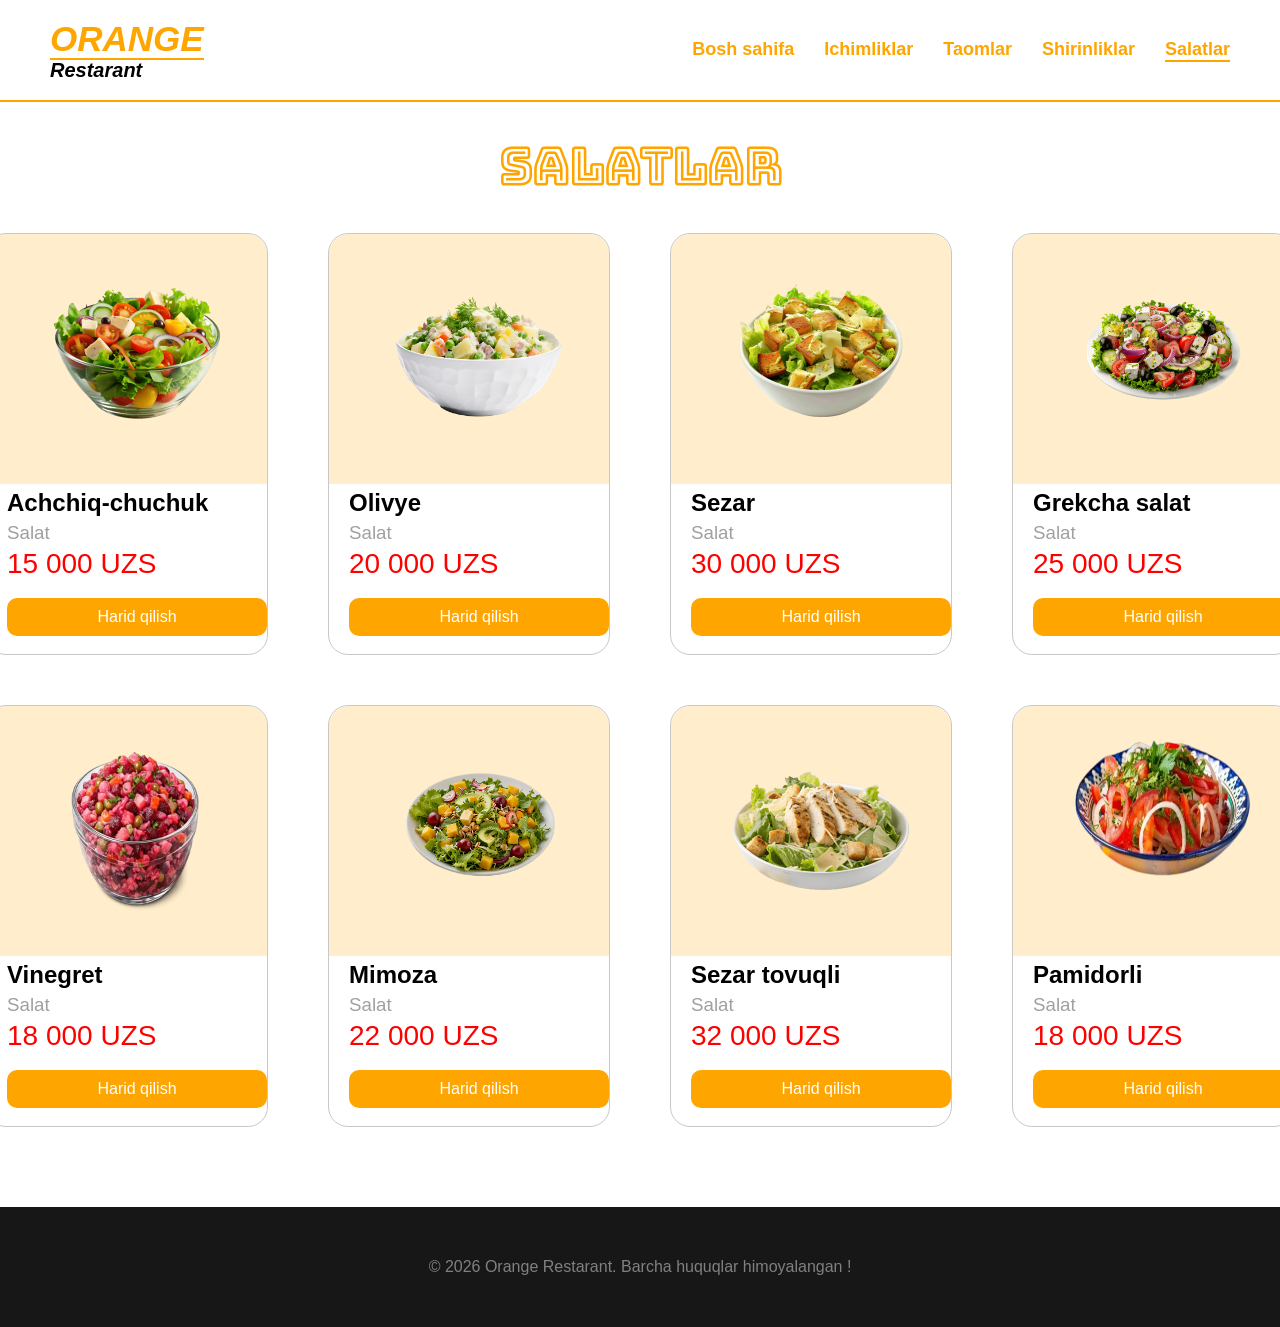
==== index__salatlar.html @ 5bba63b9 "hab" ====
<!DOCTYPE html>
<html lang="en">

<head>
    <meta charset="UTF-8">
    <meta name="viewport" content="width=device-width, initial-scale=1.0">
    <title>Salatlar</title>
    <link rel="stylesheet" href="style_salatlar.css">
    <link rel="preconnect" href="https://fonts.googleapis.com">
    <link rel="preconnect" href="https://fonts.gstatic.com" crossorigin>
    <link href="https://fonts.googleapis.com/css2?family=Bungee+Outline&display=swap" rel="stylesheet">
</head>

<body>
    <header>
        <h2><span><i>ORANGE</i></span><br><i>Restarant</i></h2>
        <div class="header">
            <a href="index.html">Bosh sahifa</a>
            <a href="index_ichimliklar.html">Ichimliklar</a>
            <a href="index_taomlar.html">Taomlar</a>
            <a href="index_shirinliklar.html">Shirinliklar</a>
            <a href="index__salatlar.html" class="bosh">Salatlar</a>
        </div>
    </header>
    <main>
        <h1 class="h111">
            Salatlar</h1>
        <div class="box">
            <div class="boxes">
                <div class="boxeses">
                    <img src="img/salatachchiqchuchuk.png" alt="cola">
                </div>
                <h2>Achchiq-chuchuk</h2>
                <h3>Salat</h3>
                <h1>15 000 UZS</h1>
                <div class="qabul">
                    Harid qilish
                </div>
            </div>
            <div class="boxes">
                <div class="boxeses">
                    <img src="img/salatOlivye.png" alt="fanta">
                </div>
                <h2>Olivye</h2>
                <h3>Salat</h3>
                <h1>20 000 UZS</h1>
                <div class="qabul">
                    Harid qilish
                </div>
            </div>
            <div class="boxes">
                <div class="boxeses">
                    <img src="img/salatSezar.png" alt="sprite">
                </div>
                <h2>Sezar</h2>
                <h3>Salat</h3>
                <h1>30 000 UZS</h1>
                <div class="qabul">
                    Harid qilish
                </div>
            </div>
            <div class="boxes">
                <div class="boxeses">
                    <img src="img/salatGrekchasalat.png" alt="suv">
                </div>
                <h2>Grekcha salat</h2>
                <h3>Salat</h3>
                <h1>25 000 UZS</h1>
                <div class="qabul">
                    Harid qilish
                </div>
            </div>
        </div>
        <div class="box" style="margin-top: 50px;">
            <div class="boxes">
                <div class="boxeses">
                    <img src="img/salatVinegret.webp" alt="suv">
                </div>
                <h2>Vinegret</h2>
                <h3>Salat</h3>
                <h1>18 000 UZS</h1>
                <div class="qabul">
                    Harid qilish
                </div>
            </div>
            <div class="boxes">
                <div class="boxeses">
                    <img src="img/salatMimoza.png" alt="suv">
                </div>
                <h2>Mimoza</h2>
                <h3>Salat</h3>
                <h1>22 000 UZS</h1>
                <div class="qabul">
                    Harid qilish
                </div>
            </div>
            <div class="boxes">
                <div class="boxeses">
                    <img src="img/salatSezartovuqli.png" alt="suv">
                </div>
                <h2>Sezar tovuqli</h2>
                <h3>Salat</h3>
                <h1>32 000 UZS</h1>
                <div class="qabul">
                    Harid qilish
                </div>
            </div>
            <div class="boxes">
                <div class="boxeses">
                    <img src="img/salatAchchiq.webp" alt="suv">
                </div>
                <h2>Pamidorli</h2>
                <h3>Salat</h3>
                <h1>18 000 UZS</h1>
                <div class="qabul">
                    Harid qilish
                </div>
            </div>
        </div>
    </main>
    <footer>
        © 2026 Orange Restarant. Barcha huquqlar himoyalangan !
    </footer>
</body>

</html>
---- style_salatlar.css ----
body {
    padding: 0;
    margin: 0;
    font-family: 'Gill Sans', 'Gill Sans MT', Calibri, 'Trebuchet MS', sans-serif;
}

header {
    width: 100%;
    height: 100px;
    background-color: white;
    border-bottom: 2px solid orange;
    display: flex;
    justify-content: space-between;
    align-items: center;
    position: fixed;
    top: 0;
    left: 0;
    z-index: 9999;
}

.header {
    display: flex;
    gap: 30px;
    margin-right: 50px;
    font-size: 18px;
}

.header a {
    text-decoration: none;
    color: orange;
    font-weight: 600;
    transition: 0.4s;
}

.header a:hover {
    text-shadow: 0 0 10px orange;
    color: orangered;
}

.header a:active {
    transform: scale(0.92);
    text-shadow: 0 0 10px rgba(255, 166, 0, 0);
}

header h2 span {
    color: orange;
    font-size: 35px;
    border-bottom: 2px solid orange;
}

header h2 {
    font-size: 20px;
    margin-left: 50px;
}

.boxes{
    width: 300px;
    height: 420px;
    border: 1px solid rgb(200, 200, 200);
    border-radius: 20px;
    transition: 0.4s;
}

.boxes:hover{
    transform: scale(1.01);
    box-shadow: 2px 2px 10px rgba(128, 128, 128, 0.573);
    border: 2px solid orange;
}

.boxes h3{
    color: rgb(160, 160, 160);
    font-weight: 500;
    margin-left: 20px;
    margin-top: -15px;
}

.boxes img{
    width: 180px;
    height: 180px;
    margin-left: 60px;
    margin-top: 30px;
}

.boxeses{
    width: 100%;
    height: 250px;
    background-color: rgba(255, 166, 0, 0.203);
    border-top-left-radius: 20px;
    border-top-right-radius: 20px;
}

.boxes h2{
    margin-left: 20px;
    color: black;
    margin-top: 5px;
}

.boxes h1{
    margin-left: 20px;
    color: red;
    font-size: 28px;
    margin-top: -15px;
    font-weight: 500;
}

.qabul {
    width: 260px;
    height: 38px;
    margin-left: 20px;
    border-radius: 10px;
    background-color: orange;
    color: white;
    display: flex;
    justify-content: center;
    align-items: center;
    cursor: pointer;
    transition: 0.4s;
}

.qabul:hover{
    background-color: orangered;
}

.qabul:active{
    transform: scale(0.95);
    background-color: orange;
}

.bir img{
    width: 300px;
    height: 300px;
    margin: 0;
    margin-top:-30px;
}

.ikki img{
    width: 150px;
    height: 220px;
    margin-left: 75px;
    margin-top: 0;
}

main{
    padding-top: 100px;
}

.box{
    display: flex;
    gap: 60px;
    justify-content: center;
}

footer {
    width: 100%;
    height: 120px;
    color: gray;
    background-color: #171717;
    margin-top: 80px;
    display: flex;
    justify-content: center;
    align-items: center;
    font-size: 16px;
}


.bosh {
    border-bottom: 2px solid orange;
}

.h111{
    color: orange;
    font-size: 50px;
    text-align: center;
    font-family: "Bungee Outline", sans-serif
}
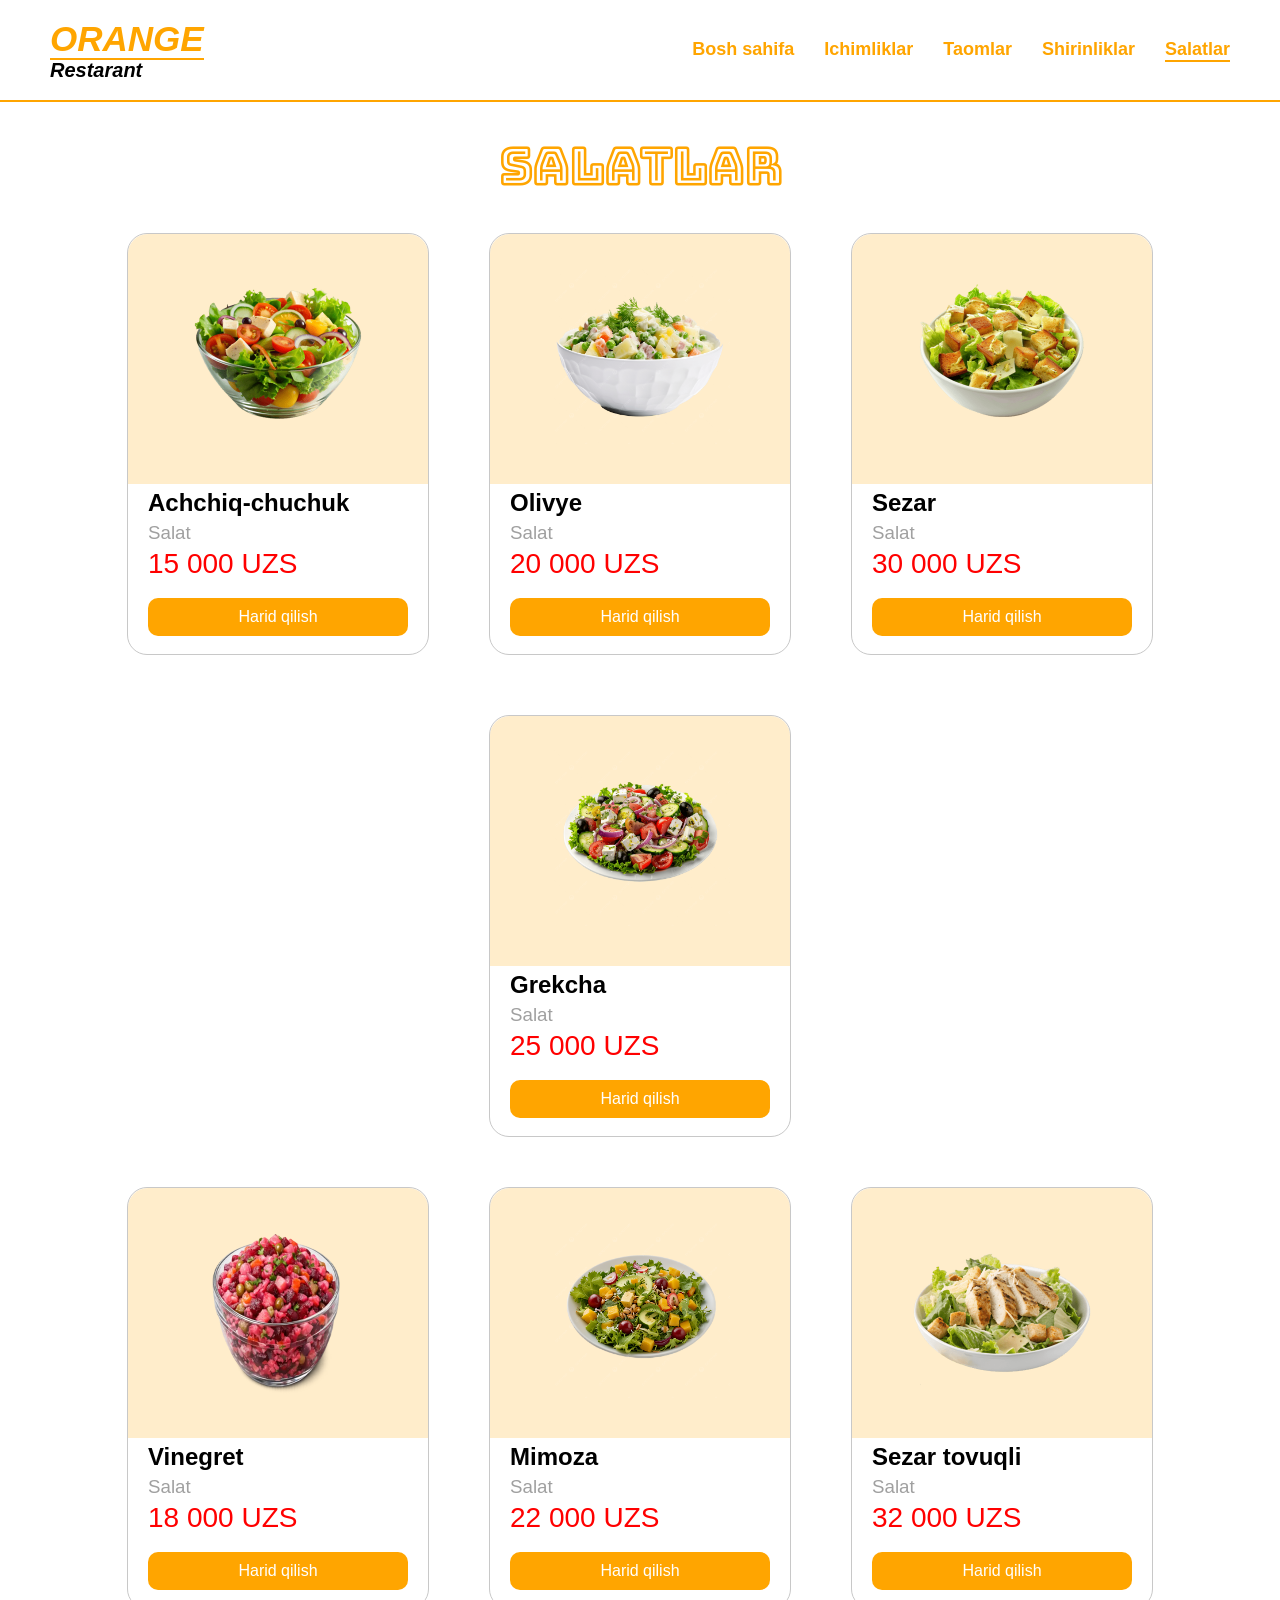
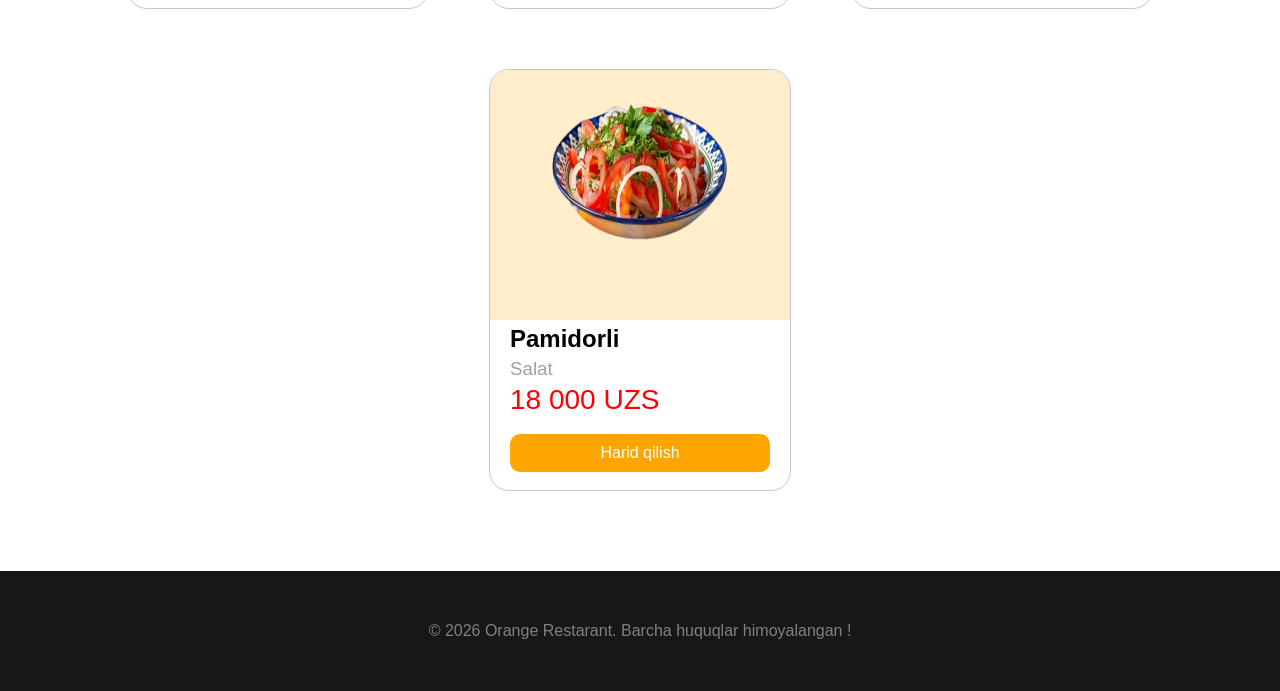
==== commit 94cba55d: "new" ====
--- a/index__salatlar.html
+++ b/index__salatlar.html
@@ -63,7 +63,7 @@
                 <div class="boxeses">
                     <img src="img/salatGrekchasalat.png" alt="suv">
                 </div>
-                <h2>Grekcha salat</h2>
+                <h2>Grekcha</h2>
                 <h3>Salat</h3>
                 <h1>25 000 UZS</h1>
                 <div class="qabul">
--- a/style_salatlar.css
+++ b/style_salatlar.css
@@ -146,6 +146,7 @@
 
 .box{
     display: flex;
+    flex-wrap: wrap;
     gap: 60px;
     justify-content: center;
 }
